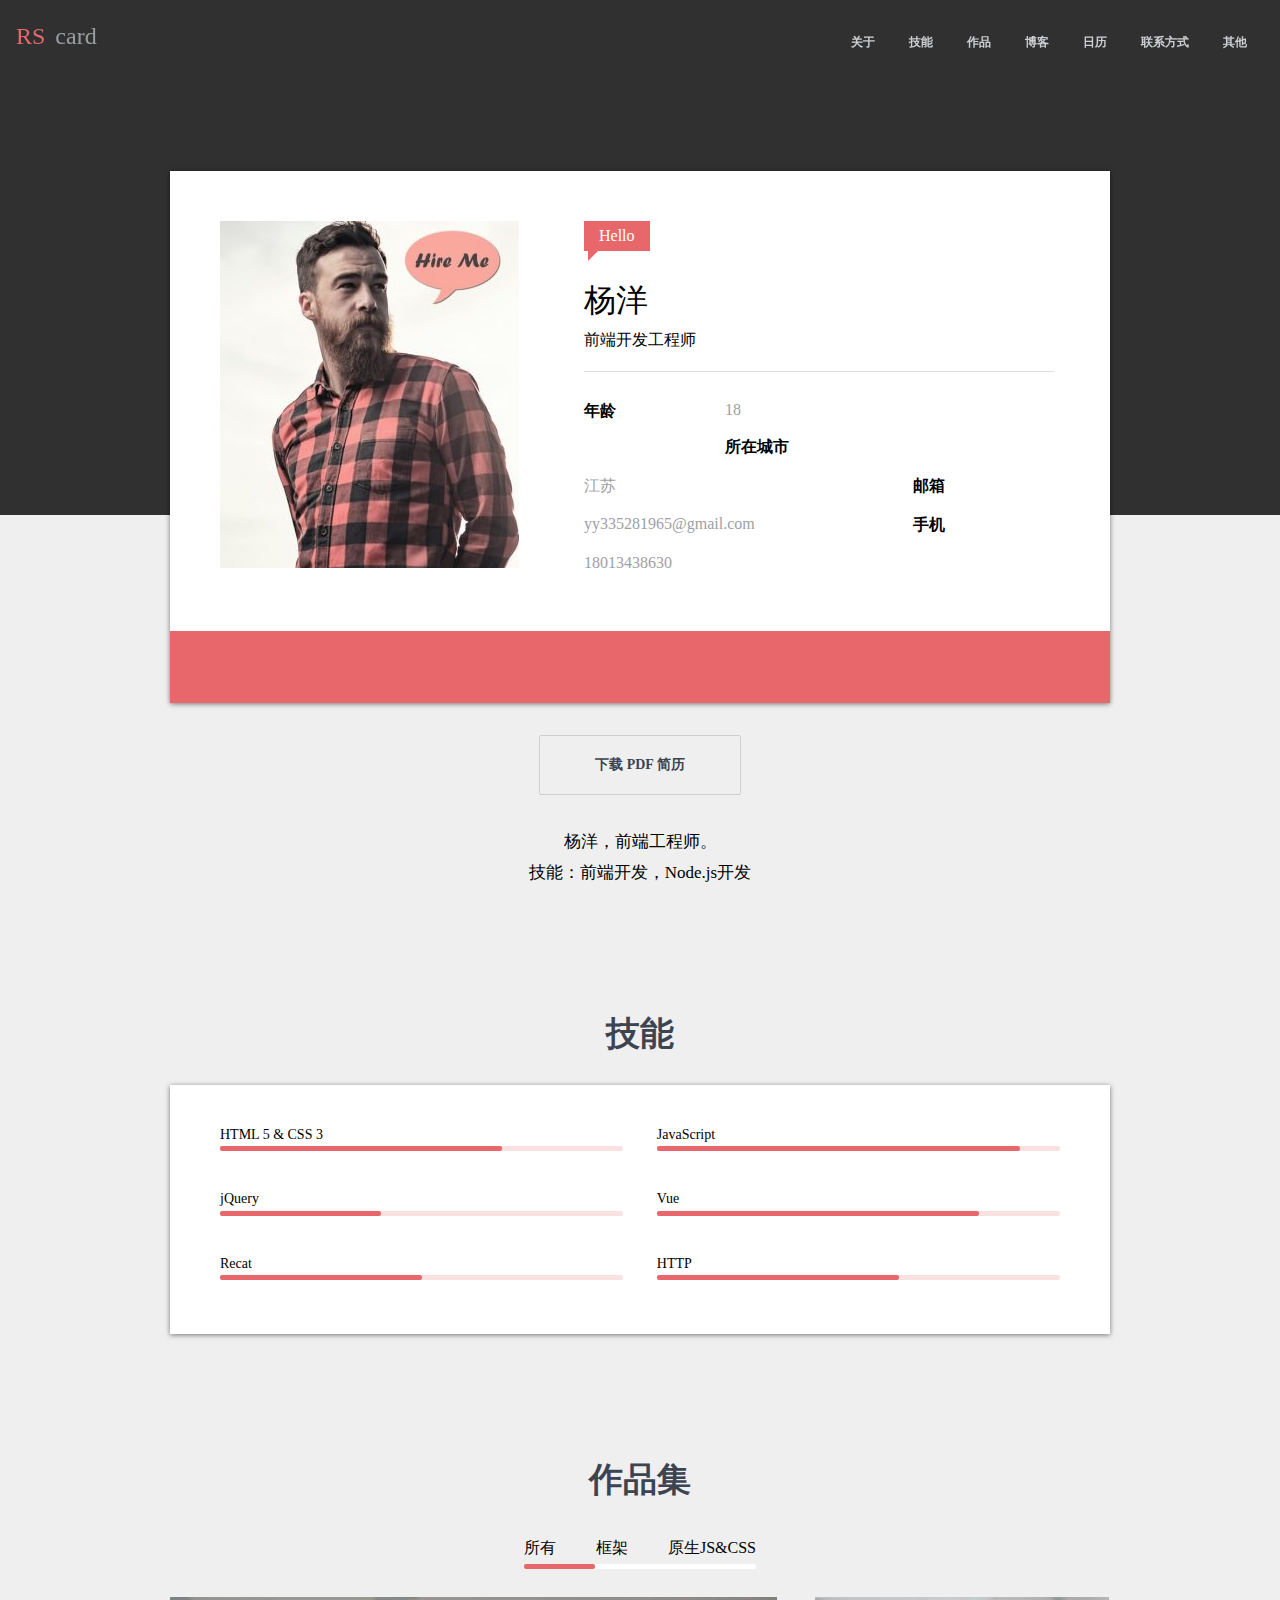
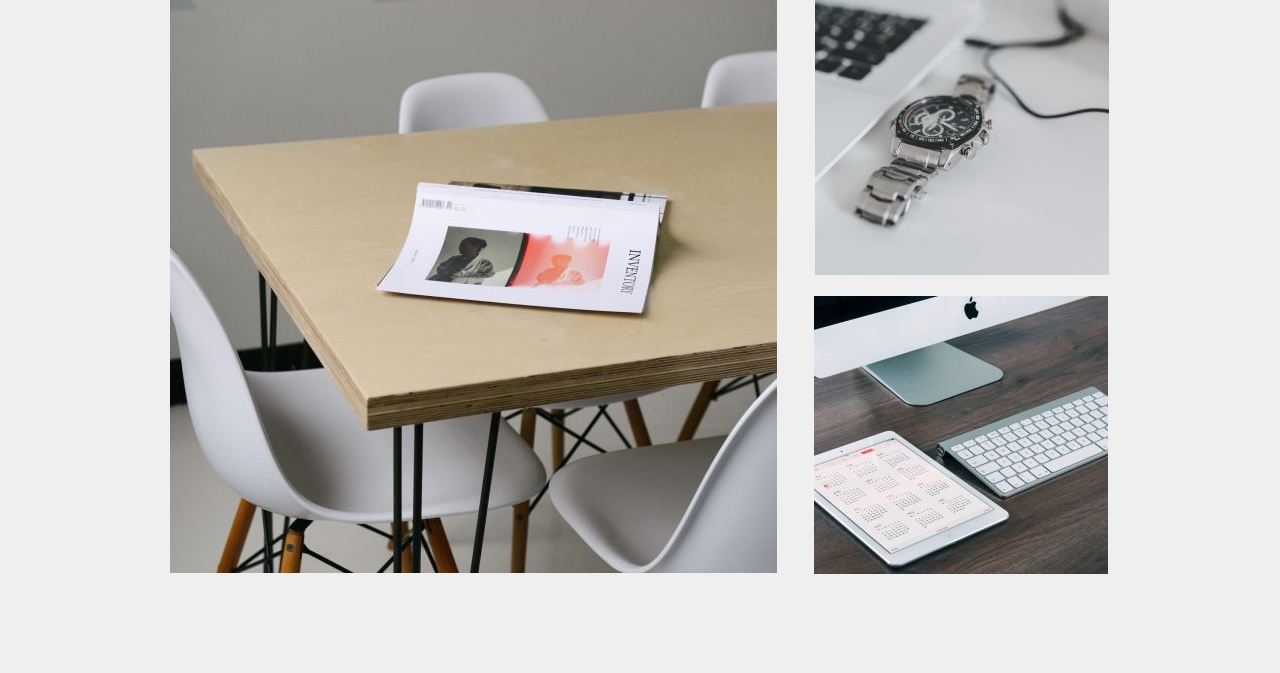
==== index.html @ f7812f2d "格式化CSS代码" ====
<!DOCTYPE html>
<html>

<head>
  <meta charset="UTF-8">
  <title>
    YYResume
  </title>
  <link rel="stylesheet" href="./css/style.css">
  <script src="//at.alicdn.com/t/font_773405_l29wstnyi7.js"></script>
  <style type="text/css">
    .icon {
      width: 1em;
      height: 1em;
      vertical-align: -0.15em;
      fill: currentColor;
      overflow: hidden;
    }
  </style>
</head>

<body>
  <!-- <a href="#xxx" >qq</a>
    <hr/> -->

  <div class="TopNavBar">
    <div class="TopNavBar-inner clearfix">
      <a href="#" class="logo" alt="Logo">
        <span class="rs">RS</span>
        <span class="card">card</span>
      </a>
      <nav>
        <ul class="clearfix">
          <li>
            <a href="#">关于</a>
          </li>

          <li>
            <a href="#">技能</a>
          </li>

          <li>
            <a href="#">作品</a>
          </li>

          <li>
            <a href="#">博客</a>
          </li>

          <li>
            <a href="#">日历</a>
          </li>

          <li>
            <a href="#">联系方式</a>
          </li>

          <li>
            <a href="#">其他</a>
          </li>
        </ul>
      </nav>
    </div>
  </div>
  <div class="banner">
    <div class="mask">

    </div>
  </div>
  <main>
    <div class="userCard">
      <div class="pictureAndtext clearfix">
        <div class="picture">
          <img src="./img/avatar.jpg" width=299 height=347 alt="头像">
        </div>
        <div class="text">
          <span class="wellcome">Hello
            <span class="triangle"></span>
          </span>
          <h1>杨洋</h1>
          <p>前端开发工程师</p>
          <hr>
          <dl>
            <dt>年龄</dt>
            <dd>18</dd>
            <dt>所在城市</dt>
            <dd>江苏</dd>
            <dt>邮箱</dt>
            <dd>yy335281965@gmail.com</dd>
            <dt>手机</dt>
            <dd>18013438630</dd>
          </dl>
        </div>
      </div>
      <footer class="media">
        <a href="#">
          <svg class="icon" aria-hidden="true">
            <use xlink:href="#icon-github"></use>
          </svg>
        </a>
        <a href="#">
          <svg class="icon" aria-hidden="true">
            <use xlink:href="#icon-qq-copy-copy"></use>
          </svg>
        </a>
        <a href="#">
          <svg class="icon" aria-hidden="true">
            <use xlink:href="#icon-weixin"></use>
          </svg>
        </a>
        <a href="#">
          <svg class="icon" aria-hidden="true">
            <use xlink:href="#icon-jianshu_circle"></use>
          </svg>
        </a>
        <a href="#">
          <svg class="icon" aria-hidden="true">
            <use xlink:href="#icon-guanwangicon31340"></use>
          </svg>
        </a>
        <a href="#">
          <svg class="icon" aria-hidden="true">
            <use xlink:href="#icon-facebook"></use>
          </svg>
        </a>
        <a href="#">
          <svg class="icon" aria-hidden="true">
            <use xlink:href="#icon-weibo"></use>
          </svg>
        </a>
      </footer>
    </div>
    <p class="downloadResume-wrapper">
    <a class="downloadResume" href="./resume.pdf" target="_blank" download >下载 PDF 简历</a>      
    </p>
    <p class="selfIntroduction">
      杨洋，前端工程师。
      <br> 
      技能：前端开发，Node.js开发
    </p>
  </main>
  <section class="skills">
    <h2>技能</h2>
    <ol class="clearfix">
      <li>
        <h3>
            HTML 5 &amp; CSS 3
        </h3>
        <div class="progressBar">
          <div class="progress" style="width: 70%"></div>
            
        </div>
      </li>
      <li>
        <h3>
            JavaScript
          </h3>
        <div class="progressBar">
          <div class="progress" style="width: 90%"></div>           
        </div>
      </li>
      <li>
        <h3>
            jQuery
          </h3>
        <div class="progressBar">
          <div class="progress" style="width: 40%"></div>
            
        </div>
      </li>
      <li>
        <h3>
            Vue
        </h3>
        <div class="progressBar">
          <div class="progress" style="width: 80%"></div>            
        </div>
      </li>
      <li>
        <h3>
            Recat
        </h3>
        <div class="progressBar">
          <div class="progress" style="width: 50%"></div>
            
        </div>
      </li>
      <li>
        <h3>
        HTTP
        </h3>
        <div class="progressBar">
            <div class="progress" style="width: 60%"></div>
        </div>
      </li>
    </ol>
  </section>
  <section class="protflio">
    <h2>作品集</h2>
    <nav>
      <ol class="clearfix">
        <li id="protflioAll">所有</li>
        <li id="protflioFramework">框架</li>
        <li id="protflioVallina">原生JS&amp;CSS</li>
      </ol>
      <div id="protflioBar" class="bar state-1">
        <div class="bar-inner"></div>
      </div>
    </nav>
  
    <div class="works" style="height: 576px;">
      <div class="big" style="top: 0; left: 0;">
        <img src="./img/big.jpg" alt="作品1">
      </div>
      <div class="small" style="top: 0; left: 645px;">
          <img src="./img/small-1.jpg" alt="作品2">
      </div>
      <div class="small" style="top: 299px; left: 644px;">
          <img src="./img/small-2.jpg" alt="作品3">
      </div>
    </div>
  </section>
  <script src="./js/main.js"></script>
</body>

</html>
---- css/style.css ----
body {background: #efefef;  margin: 0;}
a {color: inherit;text-decoration: none;}
* {margin: 0; padding: 0;}
hr {height: 0;border: none;border-top: 1px solid #dedede;}
ul,ol {list-style: none;}
h1,h2,h3,h4,h5,h6 {font-weight: normal;}
.clearfix::after {content: "";display: block;clear: both;}
.TopNavBar {padding: 20px 0px 20px 0px;position: fixed;top: 0;left: 0;width: 100%;}
.TopNavBar-inner {padding: 0 16px;}
.TopNavBar a {float: left;}
.TopNavBar nav {float: right;padding-top: 6px;padding-bottom: 2px;}
.TopNavBar nav > ul {list-style: none;margin: 0;padding: 0;}
.TopNavBar nav > ul > li {float: left;margin-left: 17px;margin-right: 17px;}
.TopNavBar nav > ul > li > a {font-size: 12px;color: #ccced1;font-weight: bold;border-top: 3px solid transparent;border-bottom: 3px solid transparent;padding-top: 5px;padding-bottom: 5px;display: block;}
.TopNavBar nav > ul > li > a:hover {border-top: 3px solid transparent;border-bottom: 3px solid #e8676b;}
.TopNavBar .logo {font-size: 24px;font-family: "Arial Black";padding-top: 3px;padding-bottom: 4px;}
.TopNavBar .logo .rs {margin-right: 4px;color: #e8676b;}
.TopNavBar .logo .card {color: #9a9da2;}
.banner {height: 515px;background-image: url(./img/rs-cover-2-2-1-1.jpg);background-position: center center;background-size: cover;}
.banner .mask {height: 515px;background-color: rgba(0, 0, 0, 0.8);}
.userCard {max-width: 940px;margin-left: auto;margin-right: auto;background-color: #ffffff;box-shadow: 0px 1px 5px 0px rgba(0, 0, 0, 0.5);}
.userCard .picture {float: left;}
.userCard .text {float: left;margin-left: 65px;width: 470px;}
.userCard .text h1 {margin-top: 20px;}
.userCard .text p {margin-top: 7px;}
.userCard .text hr {margin: 20px 0;}
.userCard .pictureAndtext {padding: 50px;}
.userCard .wellcome {background: #e8676b;color: white;display: inline-block;padding: 4px 15px;line-height: 22px;position: relative;margin-bottom: 8px;}
.userCard .wellcome .triangle {display: block;border: 10px solid transparent;width: 0px;border-left-color: #e8676b;border-top-width: 0px;position: absolute;left: 4px;top: 100%;}
.userCard dl dt,.userCard dl dd {float: left;padding: 9px 0;}
.userCard dl dt {width: 30%;font-weight: bold;}
.userCard dl dd {width: 70%;color: #9da0a7;}
.userCard > footer.media {background: #e8676b;text-align: center;}
.userCard > footer.media > a {display: inline-block;width: 40px;line-height: 30px;padding: 5px 0;border-radius: 50%;margin: 16px;}
.userCard > footer.media > a:hover {background: #d05c60;}
.userCard svg {width: 30px;height: 30px;fill: white;vertical-align: top;}
body > main {margin-top: -344px;}
body > main .downloadResume {font-size: 14px;line-height: 16px;padding: 21px 55px;border: 1px solid #cdcfd1;background: #efefef;display: inline-block;border-radius: 2px;color: #3d4451;font-weight: bold;margin: 32px 0;transition: box-shadow 0.2s;}
body > main .downloadResume-wrapper {text-align: center;}
body > main .downloadResume:hover {box-shadow: 0px 10px 13px 0px rgba(0, 0, 0, 0.2);}
.selfIntroduction {max-width: 940px;margin-left: auto;margin-right: auto;text-align: center;font-family: cursive;line-height: 1.8;font-size: 17px;}
section.skills,section.protflio {max-width: 940px;margin-left: auto;margin-right: auto;margin-top: 84px;padding: 42px 50px 0;}
section.skills > h2,section.protflio > h2 {text-align: center;color: #3d4451;font-size: 34px;line-height: 1.2;font-weight: 600;}
section.skills h3 {font-size: 14px;line-height: 1.1;padding-right: 40px;}
section.skills > ol {background: white;box-shadow: 0px 1px 5px 0px rgba(0, 0, 0, 0.5);padding: 42px 50px 14px;margin-top: 30px;}
section.skills > ol > li {float: left;width: 48%;box-sizing: border-box;}
section.skills > ol > li:nth-child(even) {float: right;}
section.skills .progressBar {height: 5px;background: #fae1e1;border-radius: 2px;margin: 4px 0 40px;}
section.skills .progressBar > .progress {height: 100%;background: #e8676b;width: 70%;border-radius: 2px;}
section.protflio {text-align: center;margin-bottom: 100px;}
section.protflio > nav {text-align: center;display: inline-block;vertical-align: top;margin-top: 37px;}
section.protflio > nav > ol {margin: 0 auto;display: inline-block;vertical-align: top;}
section.protflio > nav > ol > li {float: left;margin-left: 40px;cursor: pointer;}
section.protflio > nav > ol > li:first-child {margin-left: 0;}
section.protflio > nav .bar {height: 5px;background: white;margin-top: 5px;margin-bottom: 28px;border-radius: 2px;}
section.protflio > nav .bar-inner {height: 100%;background: #e8676b;border-radius: 2px;transition: all 0.3s;}
section.protflio > nav .state-1 .bar-inner {margin-left: 0;width: 71px;}
section.protflio > nav .state-2 .bar-inner {margin-left: 73px;width: 71px;}
section.protflio > nav .state-3 .bar-inner {margin-left: 144px;width: 92px;}
section.protflio .works {position: relative;}
section.protflio .works > .big,section.protflio .works > .small {position: absolute;}
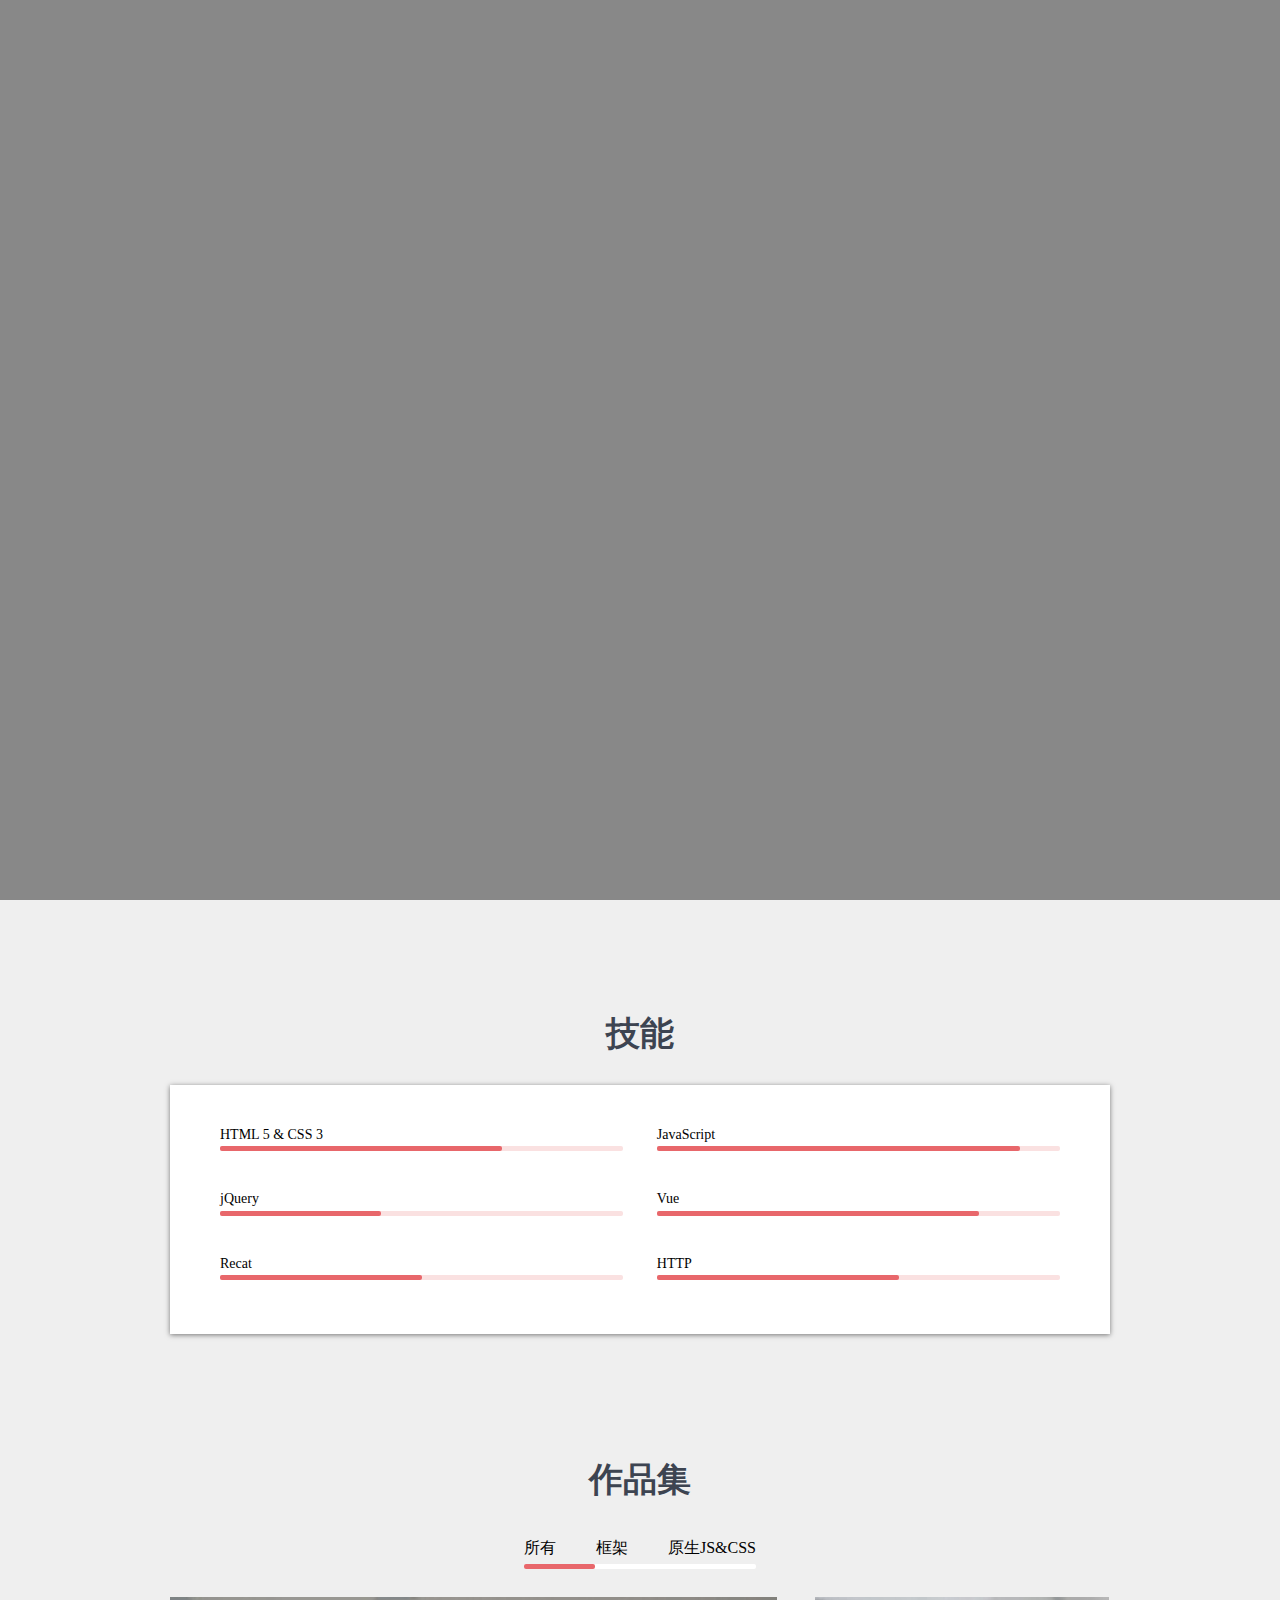
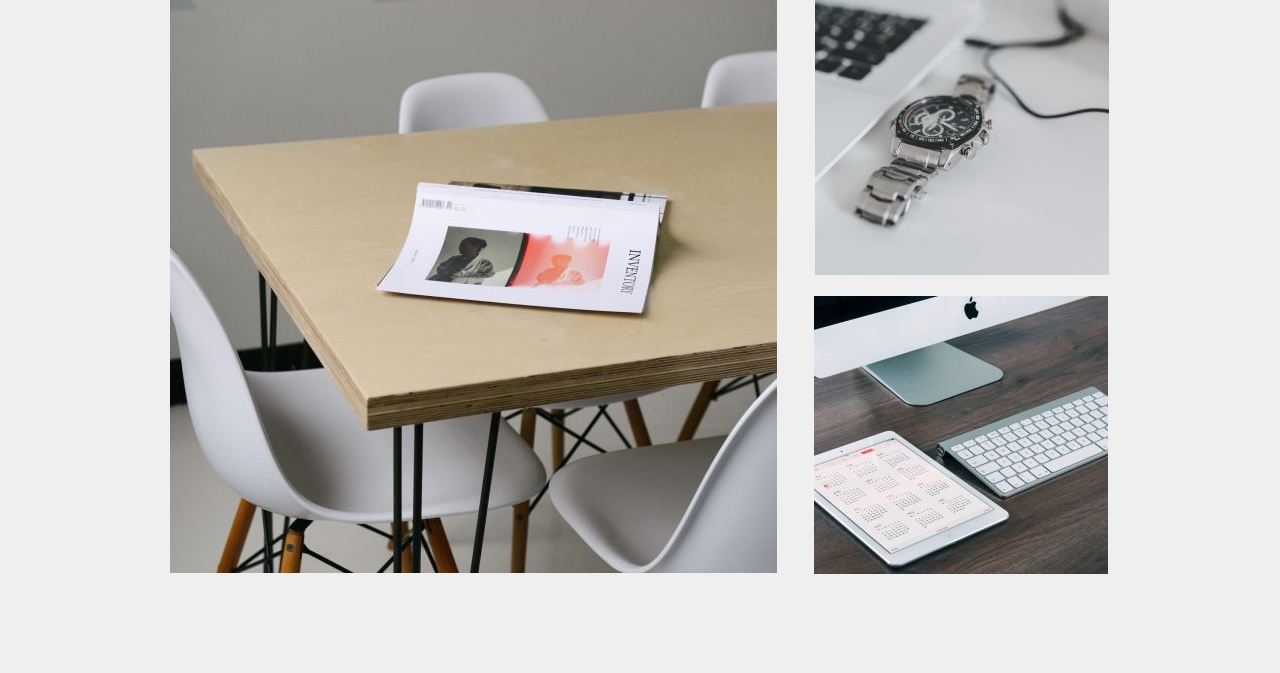
==== commit 1430a5f9: "添加loading" ====
--- a/index.html
+++ b/index.html
@@ -16,13 +16,22 @@
       fill: currentColor;
       overflow: hidden;
     }
+    .loading{height:200px;width:200px;position:relative;}
+    .loading::before,.loading::after{content:'';height:0;width:0;border-radius:50%;position:absolute;background:black;top:0;left:0;right:0;bottom:0;margin:auto;animation:s 1.5s linear infinite;}
+    .loading::after{animation-delay:0.75s;}
+    @keyframes s{0%{height:0;width:0;opacity:1;}100%{height:100px;width:100px;opacity:0;}}
+    .site-welcome{display:none;position:fixed;top:0;left:0;width:100%;height:100%;background:#888;z-index:1;justify-content:center;align-items:center;}
+    .site-welcome.active{display:flex;}
   </style>
 </head>
 
 <body>
   <!-- <a href="#xxx" >qq</a>
     <hr/> -->
-
+    <div id="siteWelcome" class="site-welcome active">
+      <div class="loading"></div>
+
+    </div>
   <div class="TopNavBar">
     <div class="TopNavBar-inner clearfix">
       <a href="#" class="logo" alt="Logo">
